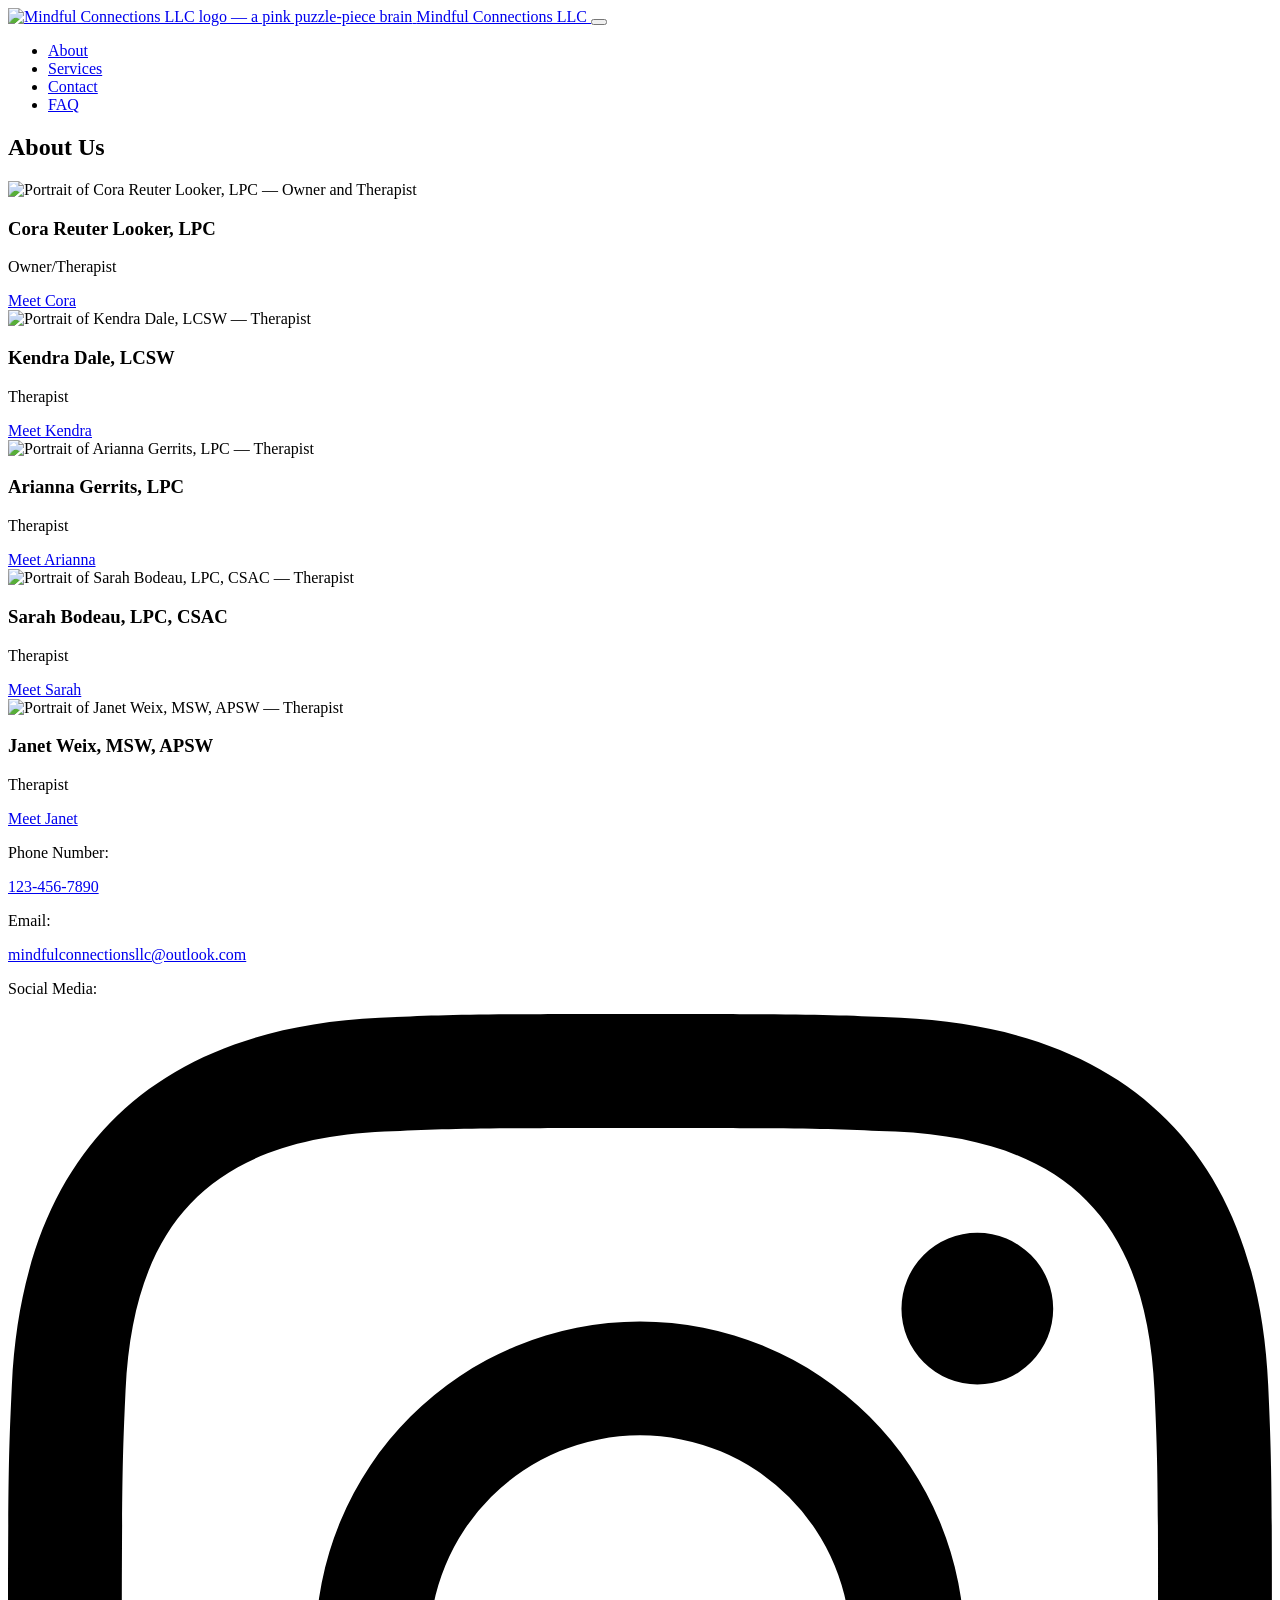
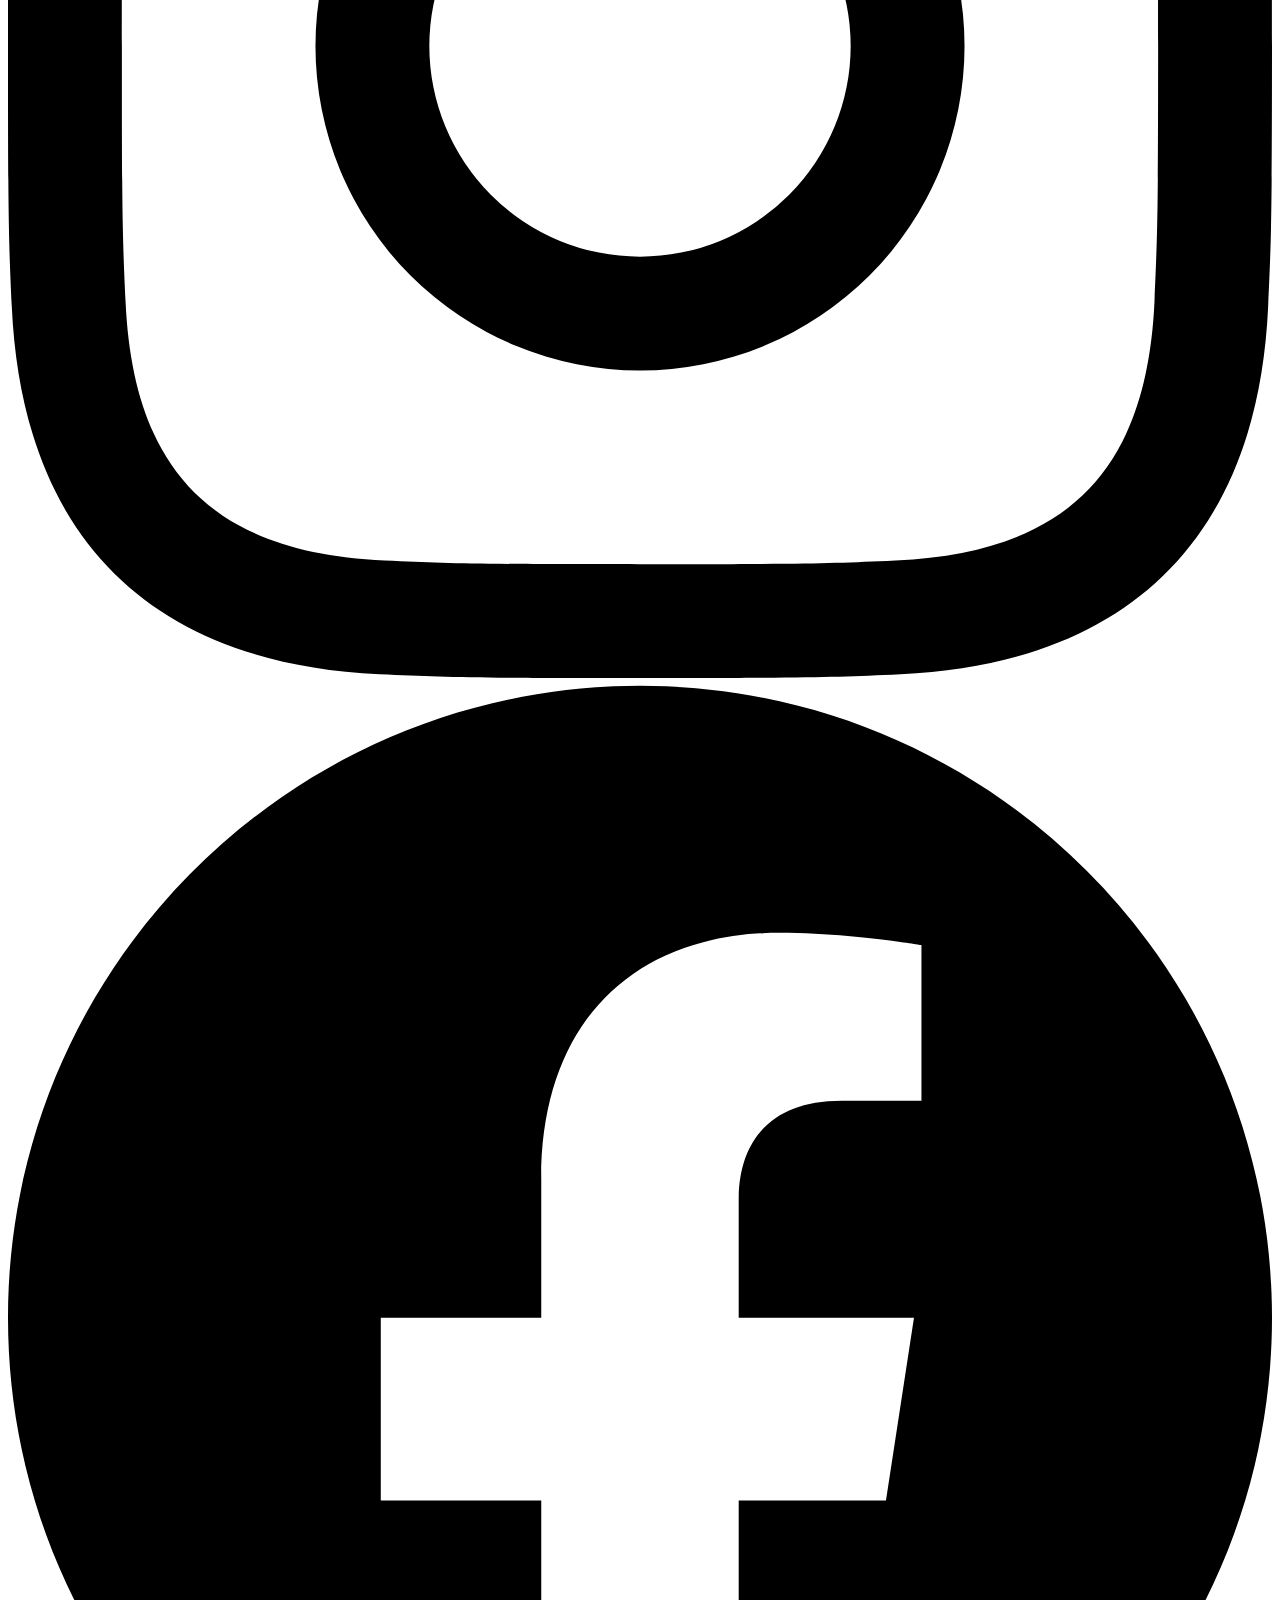
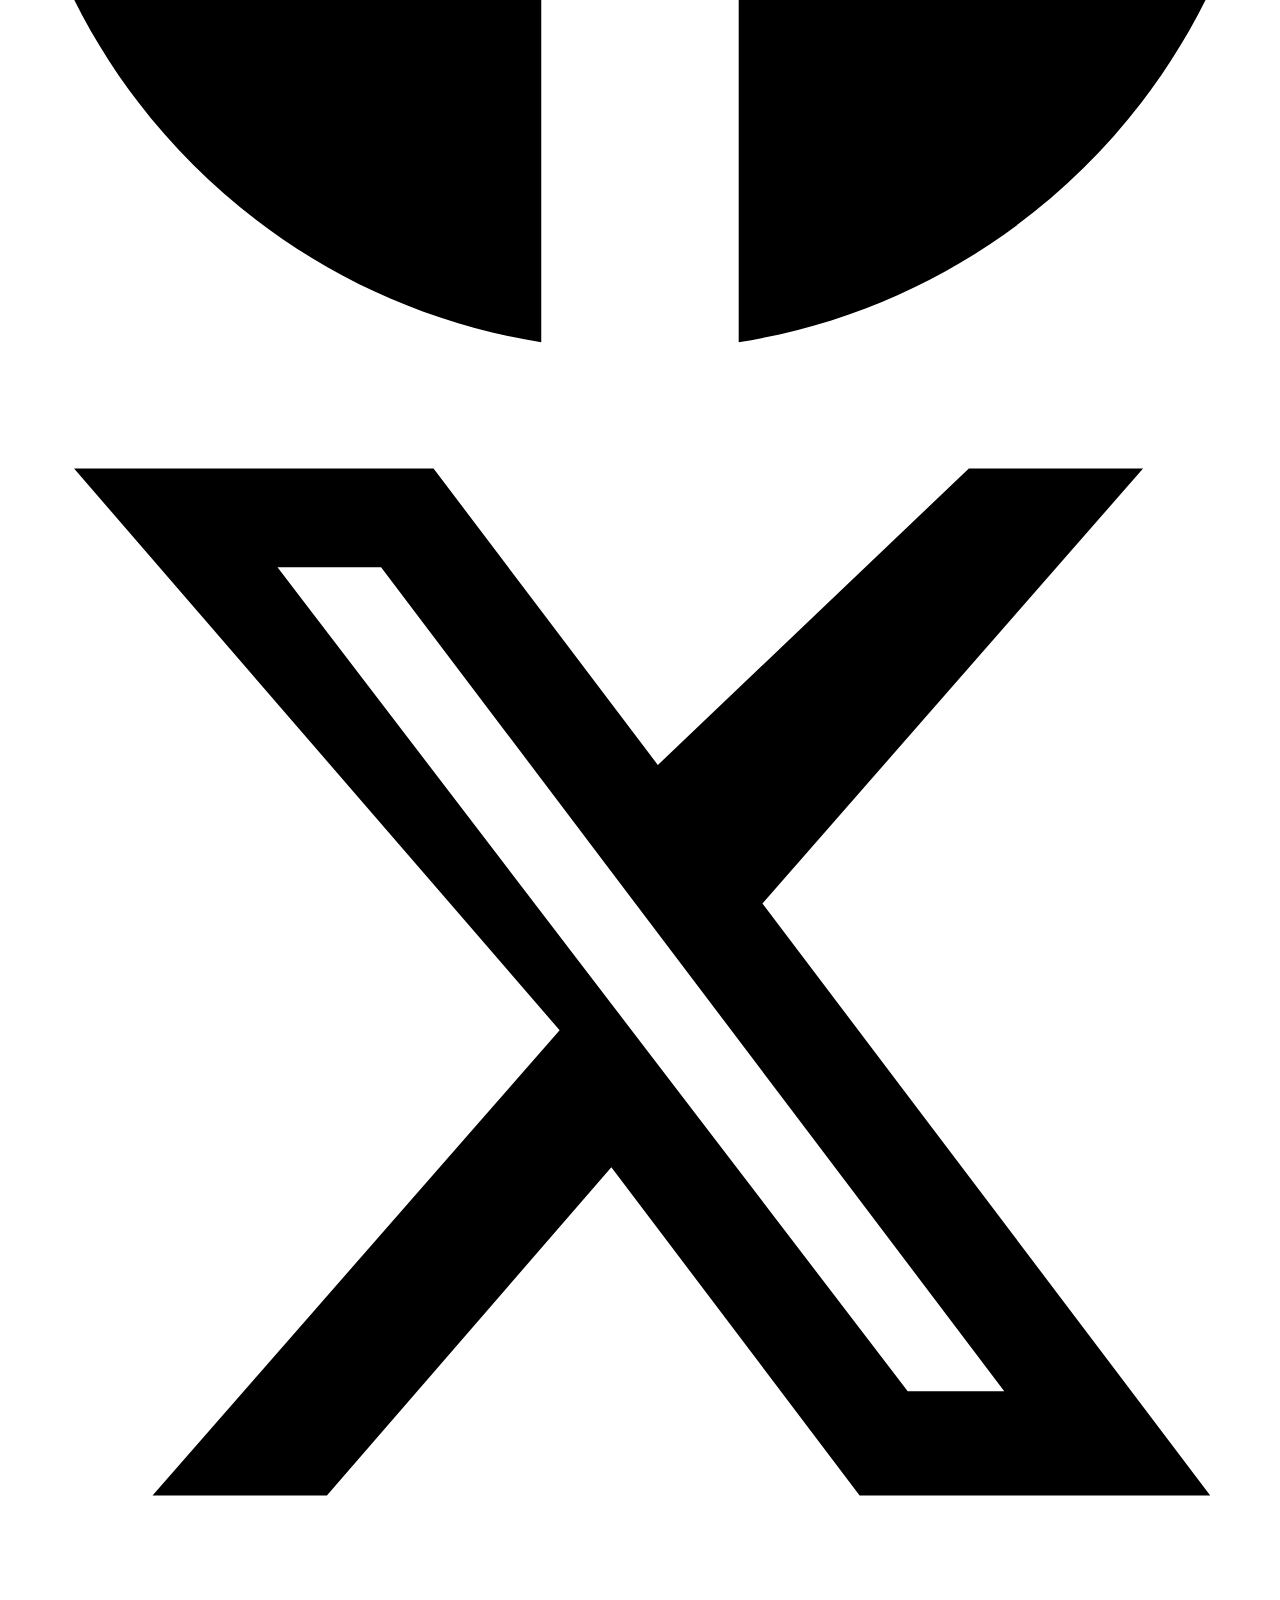
==== Mindful Connections/about.html @ 7a4e7d4d "Mindful Connections" ====
<!DOCTYPE html>
<html lang="en">
<head>
  <meta charset="UTF-8" />
  <meta name="viewport" content="width=device-width, initial-scale=1.0" />
  <title>About Us — Mindful Connections LLC</title>
  <link rel="icon" type="image/svg+xml" href="favicon.svg" />
  <link rel="stylesheet" href="css/styles.css" />
</head>
<body>

  <header>
    <div class="nav-inner">
      <a href="index.html" class="nav-logo">
        <img src="images/logo.svg" alt="Mindful Connections LLC logo — a pink puzzle-piece brain" />
        <span>Mindful Connections LLC</span>
      </a>
      <button class="hamburger" aria-label="Toggle navigation" aria-expanded="false">
        <span></span><span></span><span></span>
      </button>
      <nav>
        <ul>
          <li><a href="about.html" class="active">About</a></li>
          <li><a href="services.html">Services</a></li>
          <li><a href="contact.html">Contact</a></li>
          <li><a href="faq.html">FAQ</a></li>
        </ul>
      </nav>
    </div>
  </header>

  <main>
    <section class="page-hero">
      <h1>About Us</h1>
    </section>

    <div class="therapists-grid">
      <div class="therapist-card">
        <img src="images/cora.jpg" alt="Portrait of Cora Reuter Looker, LPC — Owner and Therapist" />
        <h3>Cora Reuter Looker, LPC</h3>
        <p>Owner/Therapist</p>
        <a href="contact.html" class="btn btn-blush-outline">Meet Cora</a>
      </div>
      <div class="therapist-card">
        <img src="images/kendra.jpg" alt="Portrait of Kendra Dale, LCSW — Therapist" />
        <h3>Kendra Dale, LCSW</h3>
        <p>Therapist</p>
        <a href="contact.html" class="btn btn-blush-outline">Meet Kendra</a>
      </div>
      <div class="therapist-card">
        <img src="images/arianna.jpg" alt="Portrait of Arianna Gerrits, LPC — Therapist" />
        <h3>Arianna Gerrits, LPC</h3>
        <p>Therapist</p>
        <a href="contact.html" class="btn btn-blush-outline">Meet Arianna</a>
      </div>
    </div>

    <div class="therapists-row-2">
      <div class="therapist-card">
        <img src="images/sarah.jpg" alt="Portrait of Sarah Bodeau, LPC, CSAC — Therapist" />
        <h3>Sarah Bodeau, LPC, CSAC</h3>
        <p>Therapist</p>
        <a href="contact.html" class="btn btn-blush-outline">Meet Sarah</a>
      </div>
      <div class="therapist-card">
        <img src="images/janet.jpg" alt="Portrait of Janet Weix, MSW, APSW — Therapist" />
        <h3>Janet Weix, MSW, APSW</h3>
        <p>Therapist</p>
        <a href="contact.html" class="btn btn-blush-outline">Meet Janet</a>
      </div>
    </div>
  </main>

  <footer>
    <div class="footer-inner">
      <div class="footer-section">
        <p>Phone Number:</p>
        <a href="tel:+11234567890">123-456-7890</a>
      </div>
      <div class="footer-section">
        <p>Email:</p>
        <a href="mailto:mindfulconnectionsllc@outlook.com">mindfulconnectionsllc@outlook.com</a>
      </div>
      <div class="footer-section">
        <p>Social Media:</p>
        <div class="social-icons">
          <a href="https://www.instagram.com" target="_blank" rel="noopener noreferrer" aria-label="Instagram">
            <svg viewBox="0 0 24 24" xmlns="http://www.w3.org/2000/svg" aria-hidden="true"><path d="M12 2.163c3.204 0 3.584.012 4.85.07 3.252.148 4.771 1.691 4.919 4.919.058 1.265.069 1.645.069 4.849 0 3.205-.012 3.584-.069 4.849-.149 3.225-1.664 4.771-4.919 4.919-1.266.058-1.644.07-4.85.07-3.204 0-3.584-.012-4.849-.07-3.26-.149-4.771-1.699-4.919-4.92-.058-1.265-.07-1.644-.07-4.849 0-3.204.013-3.583.07-4.849.149-3.227 1.664-4.771 4.919-4.919 1.266-.057 1.645-.069 4.849-.069zM12 0C8.741 0 8.333.014 7.053.072 2.695.272.273 2.69.073 7.052.014 8.333 0 8.741 0 12c0 3.259.014 3.668.072 4.948.2 4.358 2.618 6.78 6.98 6.98C8.333 23.986 8.741 24 12 24c3.259 0 3.668-.014 4.948-.072 4.354-.2 6.782-2.618 6.979-6.98.059-1.28.073-1.689.073-4.948 0-3.259-.014-3.667-.072-4.947-.196-4.354-2.617-6.78-6.979-6.98C15.668.014 15.259 0 12 0zm0 5.838a6.162 6.162 0 100 12.324 6.162 6.162 0 000-12.324zM12 16a4 4 0 110-8 4 4 0 010 8zm6.406-11.845a1.44 1.44 0 100 2.881 1.44 1.44 0 000-2.881z"/></svg>
          </a>
          <a href="https://www.facebook.com" target="_blank" rel="noopener noreferrer" aria-label="Facebook">
            <svg viewBox="0 0 24 24" xmlns="http://www.w3.org/2000/svg" aria-hidden="true"><path d="M24 12.073c0-6.627-5.373-12-12-12s-12 5.373-12 12c0 5.99 4.388 10.954 10.125 11.854v-8.385H7.078v-3.47h3.047V9.43c0-3.007 1.792-4.669 4.533-4.669 1.312 0 2.686.235 2.686.235v2.953H15.83c-1.491 0-1.956.925-1.956 1.874v2.25h3.328l-.532 3.47h-2.796v8.385C19.612 23.027 24 18.062 24 12.073z"/></svg>
          </a>
          <a href="https://www.x.com" target="_blank" rel="noopener noreferrer" aria-label="X (Twitter)">
            <svg viewBox="0 0 24 24" xmlns="http://www.w3.org/2000/svg" aria-hidden="true"><path d="M18.244 2.25h3.308l-7.227 8.26 8.502 11.24H16.17l-4.714-6.231-5.401 6.231H2.744l7.73-8.835L1.254 2.25H8.08l4.259 5.63 5.905-5.63zm-1.161 17.52h1.833L7.084 4.126H5.117z"/></svg>
          </a>
        </div>
      </div>
    </div>
  </footer>

  <script>
    const hamburger = document.querySelector('.hamburger');
    const navList = document.querySelector('nav ul');
    hamburger.addEventListener('click', () => {
      const isOpen = navList.classList.toggle('open');
      hamburger.classList.toggle('open', isOpen);
      hamburger.setAttribute('aria-expanded', isOpen);
    });
  </script>

</body>
</html>
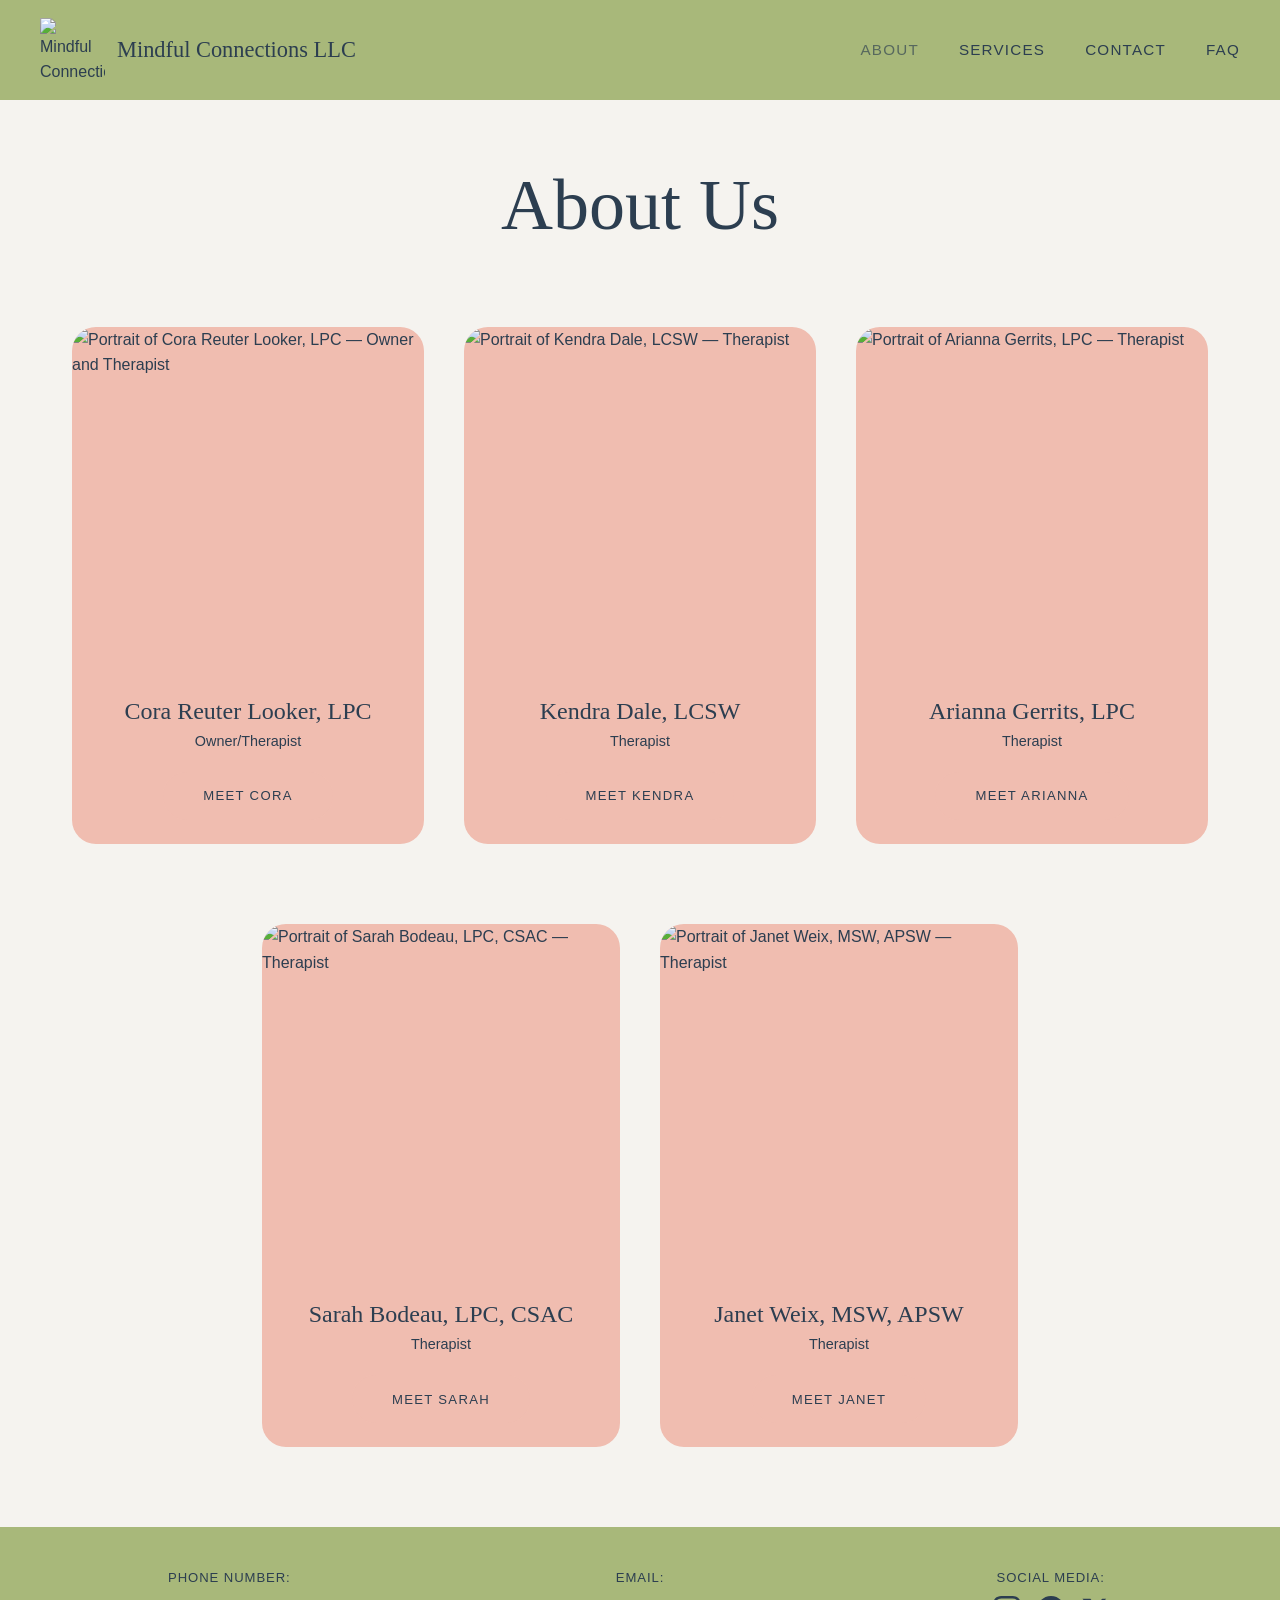
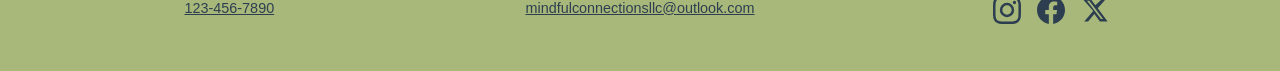
==== commit 286b13c1: "IP" ====
--- a/Mindful Connections/about.html
+++ b/Mindful Connections/about.html
@@ -5,7 +5,7 @@
   <meta name="viewport" content="width=device-width, initial-scale=1.0" />
   <title>About Us — Mindful Connections LLC</title>
   <link rel="icon" type="image/svg+xml" href="favicon.svg" />
-  <link rel="stylesheet" href="css/styles.css" />
+  <link rel="stylesheet" href="styles.css" />
 </head>
 <body>
 
--- a/Mindful Connections/styles.css
+++ b/Mindful Connections/styles.css
@@ -0,0 +1,749 @@
+/* =============================================
+   Mindful Connections LLC — Main Stylesheet
+   ============================================= */
+
+/* --- Google Fonts Import --- */
+@import url('https://fonts.googleapis.com/css2?family=Cormorant+Garamond:ital,wght@0,300;0,400;0,600;1,300;1,400&family=Jost:wght@300;400;500&display=swap');
+
+/* --- CSS Custom Properties --- */
+:root {
+  --color-sage: #a8b87a;
+  --color-sage-dark: #8fa063;
+  --color-blush: #e8a090;
+  --color-blush-light: #f0bdb0;
+  --color-blush-card: #f0bdb0;
+  --color-cream: #ede9e2;
+  --color-offwhite: #f5f3ef;
+  --color-navy: #2c3e50;
+  --color-footer-bg: #a8b87a;
+  --color-footer-text: #2c3e50;
+
+  --font-display: 'Cormorant Garamond', Georgia, serif;
+  --font-body: 'Jost', sans-serif;
+
+  --nav-height: 100px;
+  --max-width: 1200px;
+  --border-radius-card: 24px;
+  --border-radius-btn: 50px;
+}
+
+/* --- Reset & Base --- */
+*, *::before, *::after {
+  box-sizing: border-box;
+  margin: 0;
+  padding: 0;
+}
+
+html {
+  scroll-behavior: smooth;
+}
+
+body {
+  font-family: var(--font-body);
+  color: var(--color-navy);
+  background-color: var(--color-offwhite);
+  line-height: 1.6;
+  font-weight: 300;
+}
+
+img {
+  max-width: 100%;
+  height: auto;
+  display: block;
+}
+
+a {
+  color: inherit;
+  text-decoration: none;
+}
+
+/* --- Typography --- */
+h1, h2, h3, h4 {
+  font-family: var(--font-display);
+  font-weight: 400;
+  line-height: 1.15;
+}
+
+/* --- Navigation --- */
+header {
+  background-color: var(--color-sage);
+  height: var(--nav-height);
+  display: flex;
+  align-items: center;
+  padding: 0 2.5rem;
+  position: sticky;
+  top: 0;
+  z-index: 100;
+  width: 100%;
+}
+
+.nav-inner {
+  width: 100%;
+  max-width: var(--max-width);
+  margin: 0 auto;
+  display: flex;
+  align-items: center;
+  justify-content: space-between;
+}
+
+.nav-logo {
+  display: flex;
+  align-items: center;
+  gap: 0.75rem;
+  text-decoration: none;
+}
+
+.nav-logo img {
+  width: 65px;
+  height: 65px;
+  object-fit: contain;
+}
+
+.nav-logo span {
+  font-family: var(--font-display);
+  font-size: 1.4rem;
+  color: var(--color-navy);
+  font-weight: 400;
+}
+
+nav ul {
+  list-style: none;
+  display: flex;
+  gap: 2.5rem;
+  align-items: center;
+}
+
+nav ul li a {
+  font-family: var(--font-body);
+  font-weight: 400;
+  font-size: 0.95rem;
+  letter-spacing: 0.08em;
+  text-transform: uppercase;
+  color: var(--color-navy);
+  transition: opacity 0.2s ease;
+}
+
+nav ul li a:hover,
+nav ul li a.active {
+  opacity: 0.65;
+}
+
+/* --- Hamburger (mobile) --- */
+.hamburger {
+  display: none;
+  flex-direction: column;
+  gap: 5px;
+  cursor: pointer;
+  background: none;
+  border: none;
+  padding: 4px;
+}
+
+.hamburger span {
+  display: block;
+  width: 26px;
+  height: 2px;
+  background: var(--color-navy);
+  transition: transform 0.3s ease, opacity 0.3s ease;
+}
+
+.hamburger.open span:nth-child(1) {
+  transform: translateY(7px) rotate(45deg);
+}
+
+.hamburger.open span:nth-child(2) {
+  opacity: 0;
+}
+
+.hamburger.open span:nth-child(3) {
+  transform: translateY(-7px) rotate(-45deg);
+}
+
+/* --- Buttons --- */
+.btn {
+  display: inline-block;
+  padding: 0.85rem 2.5rem;
+  border-radius: var(--border-radius-btn);
+  font-family: var(--font-body);
+  font-weight: 400;
+  font-size: 0.82rem;
+  letter-spacing: 0.1em;
+  text-transform: uppercase;
+  cursor: pointer;
+  transition: background-color 0.25s ease, transform 0.15s ease;
+  border: none;
+}
+
+.btn:hover {
+  transform: translateY(-2px);
+}
+
+.btn-blush {
+  background-color: var(--color-blush);
+  color: var(--color-navy);
+}
+
+.btn-blush:hover {
+  background-color: var(--color-blush-light);
+}
+
+.btn-blush-outline {
+  background-color: var(--color-blush-light);
+  color: var(--color-navy);
+}
+
+.btn-blush-outline:hover {
+  background-color: var(--color-blush);
+}
+
+/* --- Footer --- */
+footer {
+  background-color: var(--color-footer-bg);
+  color: var(--color-footer-text);
+  padding: 2.5rem;
+}
+
+.footer-inner {
+  max-width: var(--max-width);
+  margin: 0 auto;
+  display: grid;
+  grid-template-columns: 1fr 1fr 1fr;
+  gap: 2rem;
+  align-items: start;
+}
+
+.footer-section {
+  text-align: center;
+}
+
+.footer-section p {
+  font-family: var(--font-body);
+  font-size: 0.82rem;
+  font-weight: 400;
+  letter-spacing: 0.07em;
+  text-transform: uppercase;
+  margin-bottom: 0.4rem;
+}
+
+.footer-section a {
+  font-size: 0.9rem;
+  text-decoration: underline;
+  color: var(--color-navy);
+  word-break: break-all;
+}
+
+.footer-section a:hover {
+  opacity: 0.75;
+}
+
+.social-icons {
+  display: flex;
+  gap: 1rem;
+  justify-content: center;
+  margin-top: 0.5rem;
+}
+
+.social-icons a {
+  text-decoration: none;
+  color: var(--color-navy);
+  transition: opacity 0.2s;
+}
+
+.social-icons a:hover {
+  opacity: 0.65;
+}
+
+.social-icons svg {
+  width: 28px;
+  height: 28px;
+  fill: var(--color-navy);
+}
+
+/* =============================================
+   PAGE: HOME
+   ============================================= */
+
+.hero {
+  background-color: var(--color-offwhite);
+  display: flex;
+  flex-direction: column;
+  align-items: center;
+  justify-content: center;
+  text-align: center;
+  padding: 4rem 2rem 5rem;
+  min-height: calc(100vh - var(--nav-height));
+}
+
+.hero-brain {
+  width: min(320px, 60vw);
+  margin-bottom: 2.5rem;
+}
+
+.hero h1 {
+  font-size: clamp(2.8rem, 6vw, 5rem);
+  margin-bottom: 0.75rem;
+  color: var(--color-navy);
+}
+
+.hero p.tagline {
+  font-family: var(--font-display);
+  font-style: italic;
+  font-size: clamp(1.1rem, 2.5vw, 1.5rem);
+  color: var(--color-navy);
+  margin-bottom: 2.5rem;
+}
+
+.mission {
+  display: grid;
+  grid-template-columns: 1fr 1fr;
+  min-height: 60vh;
+}
+
+.mission-text {
+  background-color: var(--color-sage);
+  padding: 5rem 4rem;
+  display: flex;
+  flex-direction: column;
+  justify-content: center;
+  text-align: center;
+}
+
+.mission-text h2 {
+  font-size: clamp(2rem, 4vw, 3.5rem);
+  margin-bottom: 2rem;
+  color: var(--color-navy);
+}
+
+.mission-text p {
+  font-size: 1rem;
+  line-height: 1.8;
+  color: var(--color-navy);
+  max-width: 480px;
+  margin: 0 auto 1.5rem;
+}
+
+.mission-image {
+  overflow: hidden;
+}
+
+.mission-image img {
+  width: 100%;
+  height: 100%;
+  object-fit: cover;
+}
+
+.book-section {
+  background-color: var(--color-cream);
+  text-align: center;
+  padding: 8rem 2rem;
+}
+
+.book-section h2 {
+  font-size: clamp(2.2rem, 5vw, 4rem);
+  color: var(--color-navy);
+  margin-bottom: 3rem;
+}
+
+/* =============================================
+   PAGE: ABOUT
+   ============================================= */
+
+.page-hero {
+  background-color: var(--color-offwhite);
+  text-align: center;
+  padding: 4rem 2rem 2rem;
+}
+
+.page-hero h1 {
+  font-size: clamp(2.5rem, 6vw, 4.5rem);
+  color: var(--color-navy);
+}
+
+.therapists-grid {
+  background-color: var(--color-offwhite);
+  padding: 3rem 2rem 5rem;
+  max-width: var(--max-width);
+  margin: 0 auto;
+  display: grid;
+  grid-template-columns: repeat(3, 1fr);
+  gap: 2.5rem;
+}
+
+.therapist-card {
+  background-color: var(--color-blush-card);
+  border-radius: var(--border-radius-card);
+  overflow: hidden;
+  display: flex;
+  flex-direction: column;
+  align-items: center;
+  padding-bottom: 1.5rem;
+}
+
+.therapist-card img {
+  width: 100%;
+  aspect-ratio: 1 / 1;
+  object-fit: cover;
+  object-position: top;
+  border-radius: var(--border-radius-card);
+}
+
+.therapist-card h3 {
+  font-size: 1.5rem;
+  text-align: center;
+  margin: 1.2rem 1rem 0.25rem;
+  color: var(--color-navy);
+}
+
+.therapist-card p {
+  font-size: 0.9rem;
+  color: var(--color-navy);
+  margin-bottom: 1.2rem;
+  text-align: center;
+}
+
+.therapists-row-2 {
+  background-color: var(--color-offwhite);
+  padding: 0 2rem 5rem;
+  margin: 0 auto;
+  display: grid;
+  grid-template-columns: repeat(2, 1fr);
+  gap: 2.5rem;
+  max-width: 820px;
+}
+
+/* =============================================
+   PAGE: SERVICES
+   ============================================= */
+
+.services-hero {
+  position: relative;
+  height: 60vh;
+  overflow: hidden;
+  display: flex;
+  align-items: center;
+  justify-content: center;
+}
+
+.services-hero img {
+  position: absolute;
+  inset: 0;
+  width: 100%;
+  height: 100%;
+  object-fit: cover;
+  object-position: center;
+}
+
+.services-hero h1 {
+  position: relative;
+  z-index: 2;
+  font-size: clamp(2.5rem, 6vw, 4.5rem);
+  color: var(--color-navy);
+  text-align: center;
+}
+
+.services-grid {
+  background-color: var(--color-offwhite);
+  display: grid;
+  grid-template-columns: 1fr 1fr;
+}
+
+.service-item {
+  display: flex;
+  flex-direction: column;
+}
+
+.service-item img {
+  width: 100%;
+  height: 350px;
+  object-fit: cover;
+}
+
+.service-item-body {
+  background-color: var(--color-cream);
+  padding: 2.5rem 3rem 3rem;
+  text-align: center;
+  flex: 1;
+  display: flex;
+  flex-direction: column;
+  align-items: center;
+  justify-content: space-between;
+  gap: 1rem;
+}
+
+.service-item-body h2 {
+  font-size: clamp(1.5rem, 3vw, 2.2rem);
+  color: var(--color-navy);
+}
+
+.service-item-body p {
+  font-size: 0.95rem;
+  line-height: 1.75;
+  color: var(--color-navy);
+  max-width: 400px;
+}
+
+/* =============================================
+   PAGE: CONTACT
+   ============================================= */
+
+.contact-layout {
+  display: grid;
+  grid-template-columns: 1fr 1fr;
+  min-height: 75vh;
+}
+
+.contact-left {
+  background-color: var(--color-blush-light);
+  padding: 4rem 3.5rem;
+  display: flex;
+  flex-direction: column;
+  align-items: center;
+  justify-content: center;
+  gap: 2rem;
+}
+
+.contact-left h1 {
+  font-size: clamp(2.5rem, 5vw, 4rem);
+  color: var(--color-navy);
+  text-align: center;
+}
+
+.contact-map {
+  width: 100%;
+  max-width: 500px;
+  border-radius: 12px;
+  overflow: hidden;
+}
+
+.contact-map iframe {
+  width: 100%;
+  height: 240px;
+  border: none;
+  display: block;
+}
+
+.contact-address {
+  text-align: center;
+}
+
+.contact-address p {
+  font-weight: 500;
+  font-size: 0.85rem;
+  letter-spacing: 0.08em;
+  text-transform: uppercase;
+  margin-bottom: 0.4rem;
+}
+
+.contact-address span {
+  font-size: 1rem;
+}
+
+.contact-right {
+  background-color: var(--color-offwhite);
+  padding: 4rem 3.5rem;
+  display: flex;
+  flex-direction: column;
+  align-items: center;
+  justify-content: center;
+  gap: 2rem;
+}
+
+.contact-right h2 {
+  font-size: clamp(2rem, 4vw, 3.2rem);
+  color: var(--color-navy);
+  text-align: center;
+}
+
+.phone-list {
+  list-style: none;
+  display: flex;
+  flex-direction: column;
+  gap: 1rem;
+  width: 100%;
+  max-width: 380px;
+}
+
+.phone-list li {
+  font-family: var(--font-display);
+  font-size: clamp(1.3rem, 2.5vw, 1.8rem);
+  color: var(--color-navy);
+}
+
+.phone-list a {
+  text-decoration: none;
+  color: var(--color-navy);
+  transition: opacity 0.2s;
+}
+
+.phone-list a:hover {
+  opacity: 0.7;
+}
+
+/* =============================================
+   PAGE: FAQ
+   ============================================= */
+
+.faq-page {
+  background-color: var(--color-offwhite);
+  padding: 5rem 2rem;
+}
+
+.faq-page h1 {
+  font-size: clamp(2.5rem, 6vw, 4.5rem);
+  text-align: center;
+  color: var(--color-navy);
+  margin-bottom: 4rem;
+}
+
+.faq-grid {
+  display: grid;
+  grid-template-columns: repeat(3, 1fr);
+  gap: 2rem;
+  max-width: var(--max-width);
+  margin: 0 auto;
+}
+
+.faq-item {
+  display: flex;
+  flex-direction: column;
+  align-items: center;
+  gap: 1.5rem;
+}
+
+.faq-item h2 {
+  font-size: clamp(1.3rem, 2.5vw, 1.75rem);
+  color: var(--color-navy);
+  text-align: center;
+}
+
+.faq-answer {
+  background-color: var(--color-blush);
+  border-radius: 30px;
+  padding: 2rem 1.75rem;
+  text-align: center;
+}
+
+.faq-answer p {
+  font-size: 0.92rem;
+  line-height: 1.8;
+  color: var(--color-navy);
+}
+
+/* =============================================
+   RESPONSIVE
+   ============================================= */
+
+@media (max-width: 900px) {
+  nav ul {
+    display: none;
+    flex-direction: column;
+    gap: 1.25rem;
+    background-color: var(--color-sage);
+    position: absolute;
+    top: var(--nav-height);
+    left: 0;
+    right: 0;
+    padding: 2rem;
+    z-index: 99;
+    text-align: center;
+  }
+
+  nav ul.open {
+    display: flex;
+  }
+
+  .hamburger {
+    display: flex;
+  }
+
+  .mission {
+    grid-template-columns: 1fr;
+  }
+
+  .mission-image {
+    height: 40vw;
+    min-height: 250px;
+  }
+
+  .mission-text {
+    padding: 3rem 2rem;
+  }
+
+  .therapists-grid {
+    grid-template-columns: 1fr;
+  }
+
+  .therapists-row-2 {
+    grid-template-columns: 1fr;
+    max-width: 480px;
+    margin: 0 auto;
+    padding-bottom: 3rem;
+  }
+
+  .services-grid {
+    grid-template-columns: 1fr;
+  }
+
+  .contact-layout {
+    grid-template-columns: 1fr;
+  }
+
+  .faq-grid {
+    grid-template-columns: 1fr;
+  }
+
+  .footer-inner {
+    grid-template-columns: 1fr;
+    gap: 1.5rem;
+  }
+}
+
+@media (max-width: 600px) {
+  :root {
+    --nav-height: 120px;
+  }
+
+  header {
+    height: auto;
+    padding: 0.75rem 1.25rem;
+  }
+
+  .nav-inner {
+    flex-wrap: wrap;
+    gap: 0.5rem;
+  }
+
+  nav ul {
+    top: 100%;
+  }
+
+  .hero {
+    padding: 3rem 1.5rem 4rem;
+    min-height: auto;
+  }
+
+  .mission-text {
+    padding: 3rem 1.5rem;
+  }
+
+  .contact-left,
+  .contact-right {
+    padding: 3rem 1.5rem;
+  }
+
+  .faq-page {
+    padding: 3rem 1.25rem;
+  }
+
+  .therapists-grid {
+    padding: 2rem 1.25rem 3rem;
+  }
+
+  .therapists-row-2 {
+    padding: 0 1.25rem 3rem;
+  }
+
+  .service-item-body {
+    padding: 2rem 1.5rem;
+  }
+}
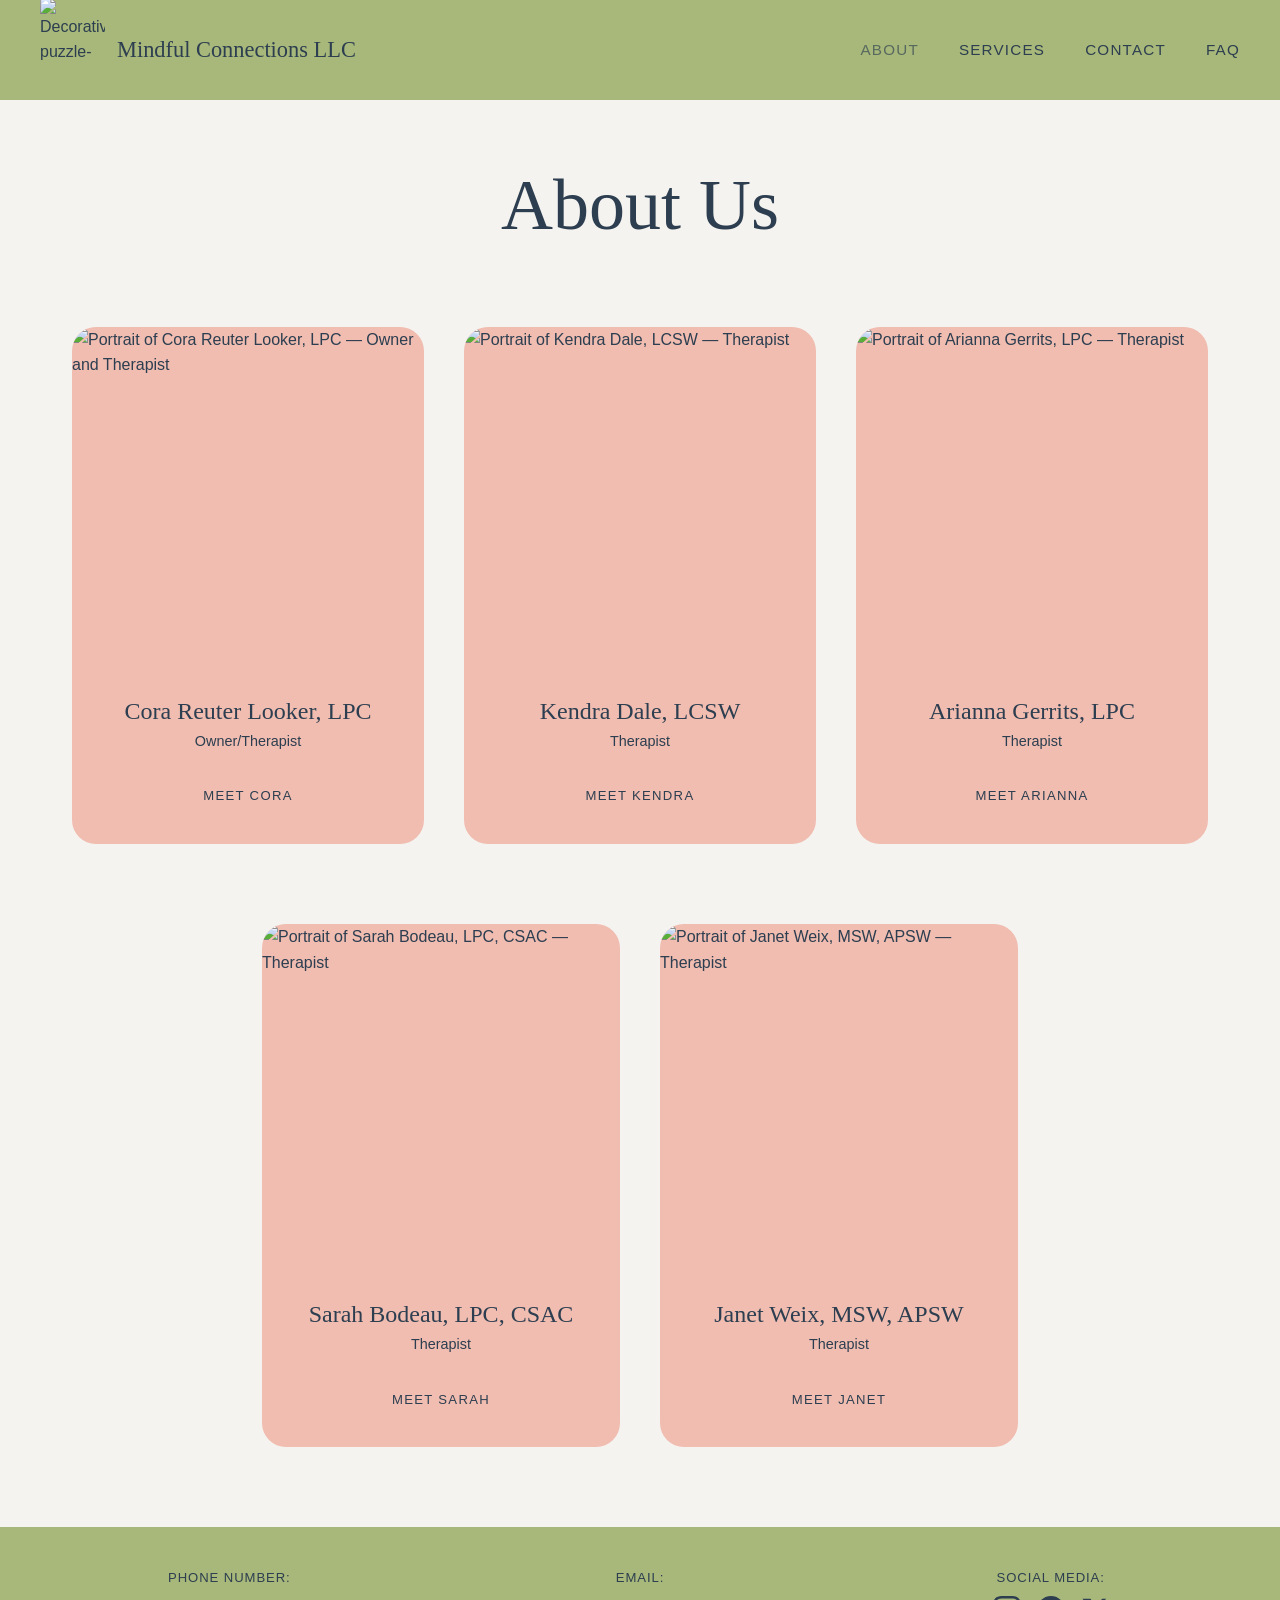
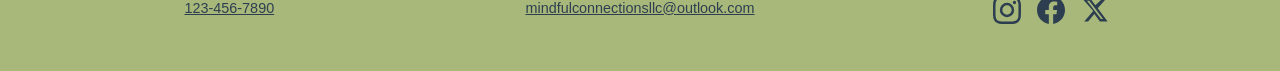
==== commit 5468c00f: "Completed" ====
--- a/Mindful Connections/about.html
+++ b/Mindful Connections/about.html
@@ -12,8 +12,7 @@
   <header>
     <div class="nav-inner">
       <a href="index.html" class="nav-logo">
-        <img src="images/logo.svg" alt="Mindful Connections LLC logo — a pink puzzle-piece brain" />
-        <span>Mindful Connections LLC</span>
+      <img class="hero-brain" src="images/3a8c32ea700f4ebaa799a108a4e581de.png" alt="Decorative puzzle-piece brain illustration" />        <span>Mindful Connections LLC</span>
       </a>
       <button class="hamburger" aria-label="Toggle navigation" aria-expanded="false">
         <span></span><span></span><span></span>
@@ -36,19 +35,19 @@
 
     <div class="therapists-grid">
       <div class="therapist-card">
-        <img src="images/cora.jpg" alt="Portrait of Cora Reuter Looker, LPC — Owner and Therapist" />
+        <img src="images/00a39476064cc974754f5cc176513979.jpg" alt="Portrait of Cora Reuter Looker, LPC — Owner and Therapist" />
         <h3>Cora Reuter Looker, LPC</h3>
         <p>Owner/Therapist</p>
         <a href="contact.html" class="btn btn-blush-outline">Meet Cora</a>
       </div>
       <div class="therapist-card">
-        <img src="images/kendra.jpg" alt="Portrait of Kendra Dale, LCSW — Therapist" />
+        <img src="images/518ccdabec0225c742cfddcf103e287b.jpg" alt="Portrait of Kendra Dale, LCSW — Therapist" />
         <h3>Kendra Dale, LCSW</h3>
         <p>Therapist</p>
         <a href="contact.html" class="btn btn-blush-outline">Meet Kendra</a>
       </div>
       <div class="therapist-card">
-        <img src="images/arianna.jpg" alt="Portrait of Arianna Gerrits, LPC — Therapist" />
+        <img src="images/a5cbce914d3fbb651d061bbddb5a5fa3.jpg" alt="Portrait of Arianna Gerrits, LPC — Therapist" />
         <h3>Arianna Gerrits, LPC</h3>
         <p>Therapist</p>
         <a href="contact.html" class="btn btn-blush-outline">Meet Arianna</a>
@@ -57,13 +56,13 @@
 
     <div class="therapists-row-2">
       <div class="therapist-card">
-        <img src="images/sarah.jpg" alt="Portrait of Sarah Bodeau, LPC, CSAC — Therapist" />
+        <img src="images/bio photo.avif" alt="Portrait of Sarah Bodeau, LPC, CSAC — Therapist" />
         <h3>Sarah Bodeau, LPC, CSAC</h3>
         <p>Therapist</p>
         <a href="contact.html" class="btn btn-blush-outline">Meet Sarah</a>
       </div>
       <div class="therapist-card">
-        <img src="images/janet.jpg" alt="Portrait of Janet Weix, MSW, APSW — Therapist" />
+        <img src="images/thumbnail_1741884778411.avif" alt="Portrait of Janet Weix, MSW, APSW — Therapist" />
         <h3>Janet Weix, MSW, APSW</h3>
         <p>Therapist</p>
         <a href="contact.html" class="btn btn-blush-outline">Meet Janet</a>
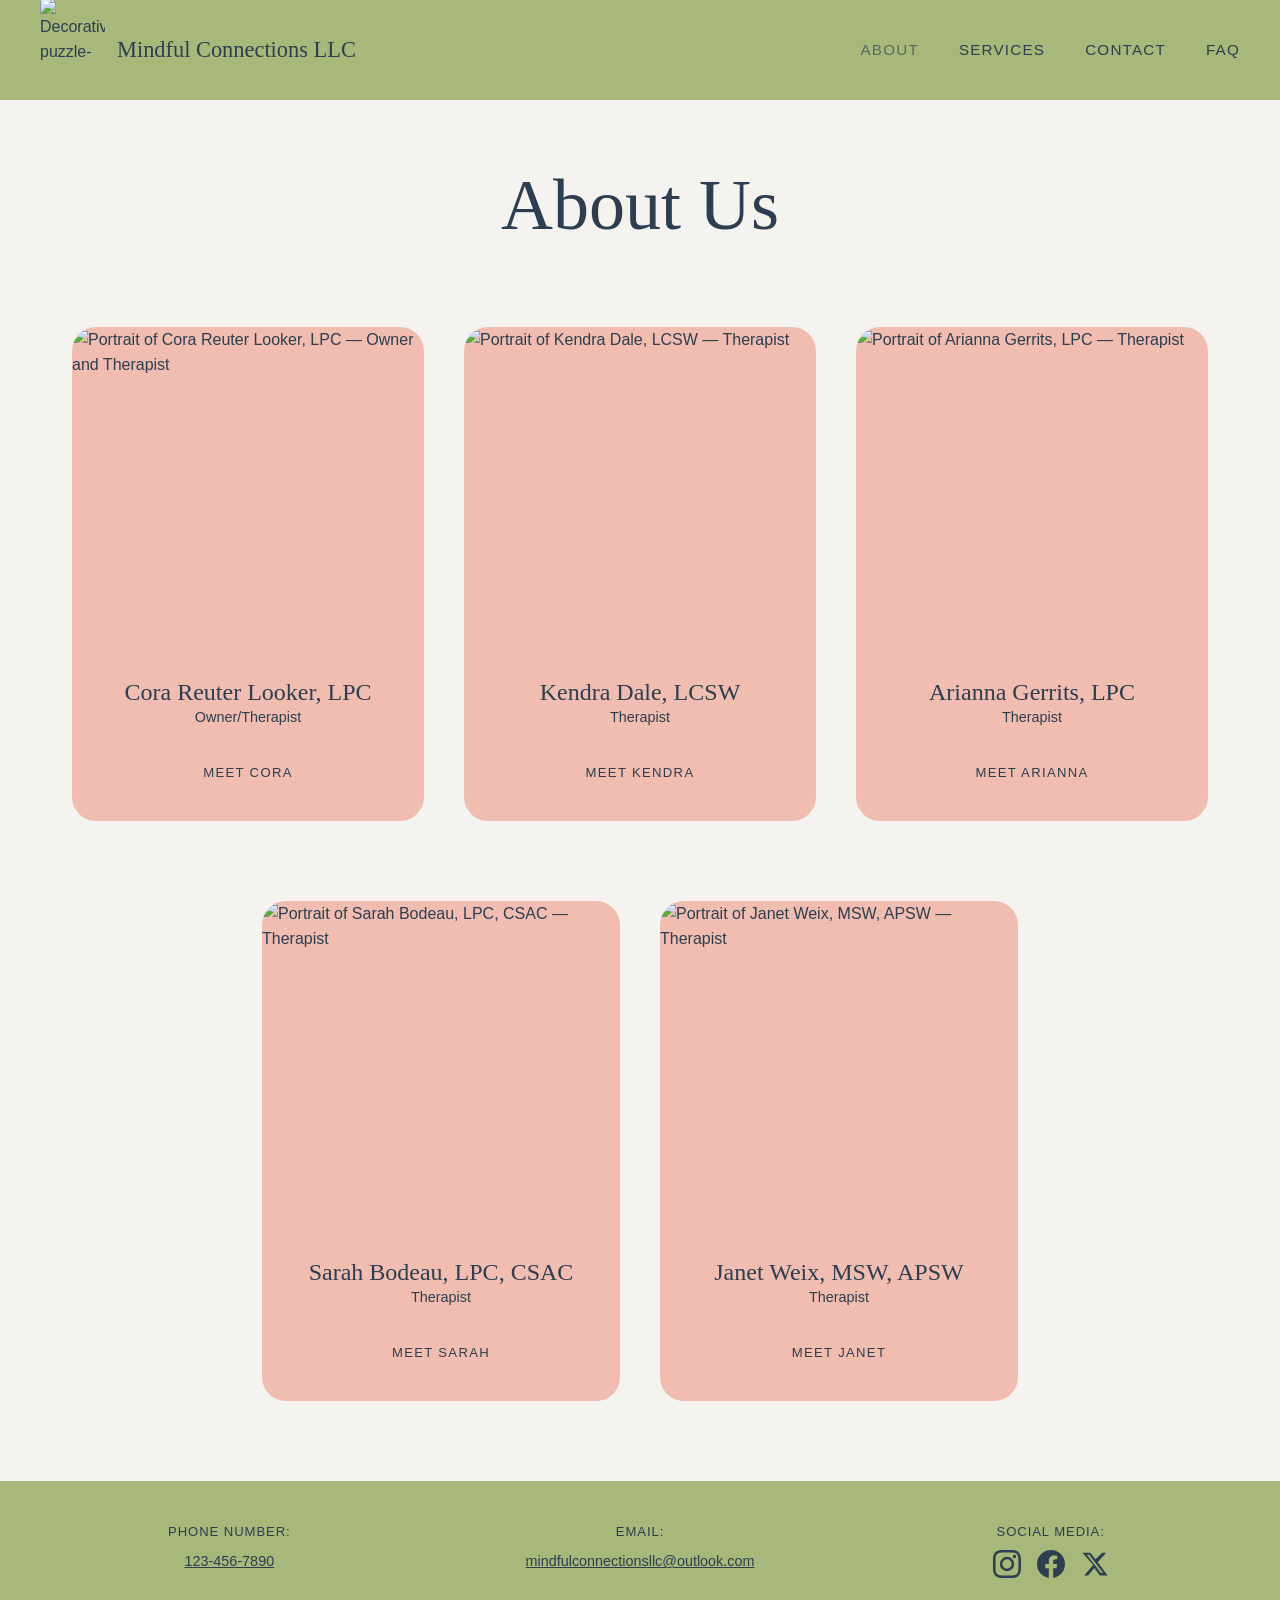
==== commit 268382cc: "Completed" ====
--- a/Mindful Connections/about.html
+++ b/Mindful Connections/about.html
@@ -1,18 +1,18 @@
 <!DOCTYPE html>
 <html lang="en">
 <head>
-  <meta charset="UTF-8" />
-  <meta name="viewport" content="width=device-width, initial-scale=1.0" />
+  <meta charset="UTF-8">
+  <meta name="viewport" content="width=device-width, initial-scale=1.0">
   <title>About Us — Mindful Connections LLC</title>
-  <link rel="icon" type="image/svg+xml" href="favicon.svg" />
-  <link rel="stylesheet" href="styles.css" />
+  <link rel="icon" type="image/svg+xml" href="favicon.svg">
+  <link rel="stylesheet" href="styles.css">
 </head>
 <body>
 
   <header>
     <div class="nav-inner">
       <a href="index.html" class="nav-logo">
-      <img class="hero-brain" src="images/3a8c32ea700f4ebaa799a108a4e581de.png" alt="Decorative puzzle-piece brain illustration" />        <span>Mindful Connections LLC</span>
+      <img class="hero-brain" src="images/3a8c32ea700f4ebaa799a108a4e581de.png" alt="Decorative puzzle-piece brain illustration">        <span>Mindful Connections LLC</span>
       </a>
       <button class="hamburger" aria-label="Toggle navigation" aria-expanded="false">
         <span></span><span></span><span></span>
@@ -35,20 +35,20 @@
 
     <div class="therapists-grid">
       <div class="therapist-card">
-        <img src="images/00a39476064cc974754f5cc176513979.jpg" alt="Portrait of Cora Reuter Looker, LPC — Owner and Therapist" />
-        <h3>Cora Reuter Looker, LPC</h3>
+        <img src="images/00a39476064cc974754f5cc176513979.jpg" alt="Portrait of Cora Reuter Looker, LPC — Owner and Therapist">
+        <h2>Cora Reuter Looker, LPC</h2>
         <p>Owner/Therapist</p>
         <a href="contact.html" class="btn btn-blush-outline">Meet Cora</a>
       </div>
       <div class="therapist-card">
-        <img src="images/518ccdabec0225c742cfddcf103e287b.jpg" alt="Portrait of Kendra Dale, LCSW — Therapist" />
-        <h3>Kendra Dale, LCSW</h3>
+        <img src="images/518ccdabec0225c742cfddcf103e287b.jpg" alt="Portrait of Kendra Dale, LCSW — Therapist">
+        <h2>Kendra Dale, LCSW</h2>
         <p>Therapist</p>
         <a href="contact.html" class="btn btn-blush-outline">Meet Kendra</a>
       </div>
       <div class="therapist-card">
-        <img src="images/a5cbce914d3fbb651d061bbddb5a5fa3.jpg" alt="Portrait of Arianna Gerrits, LPC — Therapist" />
-        <h3>Arianna Gerrits, LPC</h3>
+        <img src="images/a5cbce914d3fbb651d061bbddb5a5fa3.jpg" alt="Portrait of Arianna Gerrits, LPC — Therapist">
+        <h2>Arianna Gerrits, LPC</h2>
         <p>Therapist</p>
         <a href="contact.html" class="btn btn-blush-outline">Meet Arianna</a>
       </div>
@@ -56,14 +56,14 @@
 
     <div class="therapists-row-2">
       <div class="therapist-card">
-        <img src="images/bio photo.avif" alt="Portrait of Sarah Bodeau, LPC, CSAC — Therapist" />
-        <h3>Sarah Bodeau, LPC, CSAC</h3>
+        <img src="images/bio%20photo.avif" alt="Portrait of Sarah Bodeau, LPC, CSAC — Therapist">
+        <h2>Sarah Bodeau, LPC, CSAC</h2>
         <p>Therapist</p>
         <a href="contact.html" class="btn btn-blush-outline">Meet Sarah</a>
       </div>
       <div class="therapist-card">
-        <img src="images/thumbnail_1741884778411.avif" alt="Portrait of Janet Weix, MSW, APSW — Therapist" />
-        <h3>Janet Weix, MSW, APSW</h3>
+        <img src="images/thumbnail_1741884778411.avif" alt="Portrait of Janet Weix, MSW, APSW — Therapist">
+        <h2>Janet Weix, MSW, APSW</h2>
         <p>Therapist</p>
         <a href="contact.html" class="btn btn-blush-outline">Meet Janet</a>
       </div>
